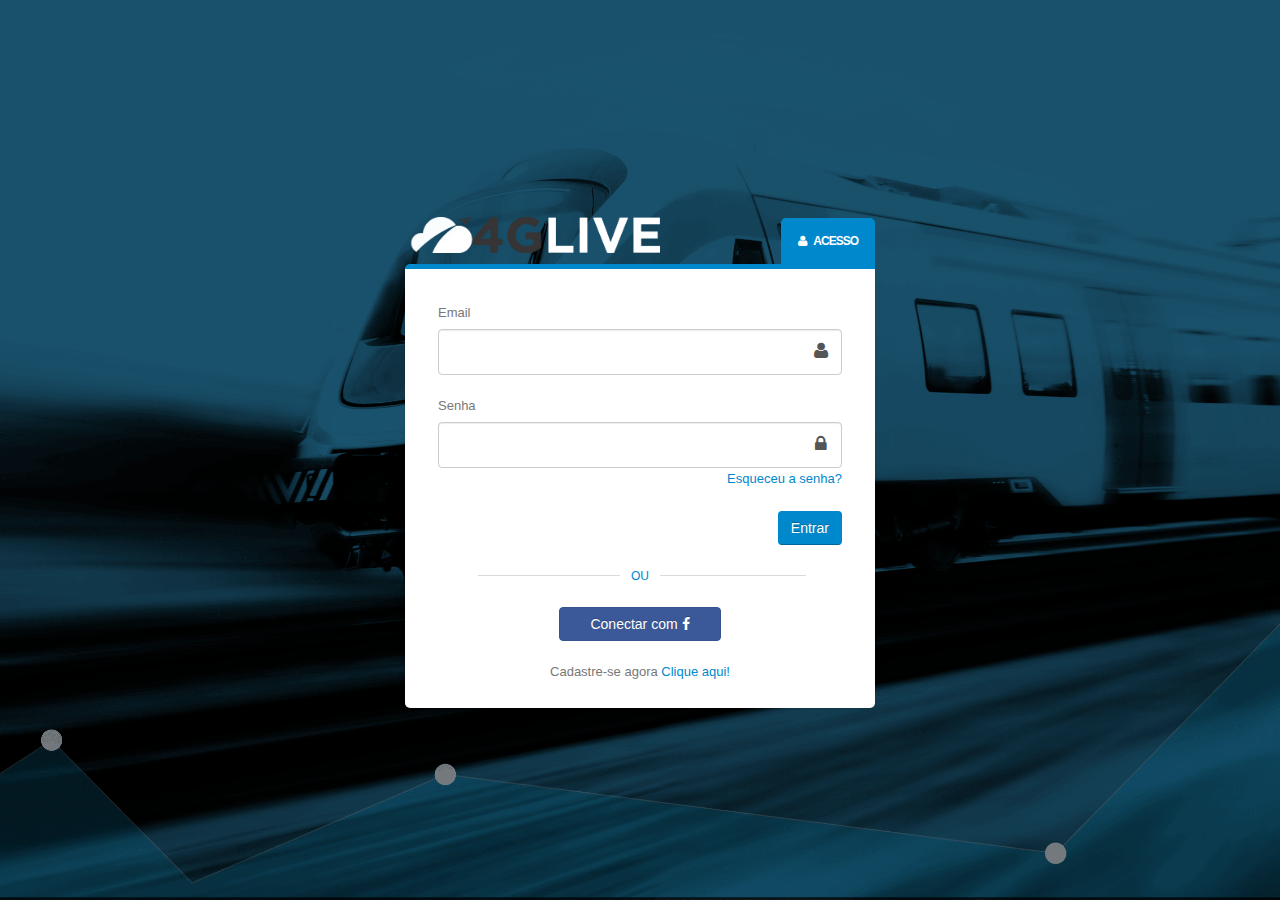
==== index.html @ 614d60fa "'a" ====
<!doctype html>
<html class="fixed">

<head>
    <meta charset="UTF-8">
    <title>4G Live - Sistema</title>
    <meta name="viewport" content="width=device-width, initial-scale=1.0, maximum-scale=1.0, user-scalable=no" />
        <link rel="icon" href="../assets/images/favicon.png">


    <meta property="og:locale" content="pt_BR" />
    <meta property="og:type" content="website" />
    <meta property="og:image" content="https://4glive.com.br/assets/imges/og.png" />
    <meta property="og:image:type" content="image/png" />
    <meta property="og:site_name" content="4G Live - Sistema">
    <meta property="og:title" content="4G Live - Sistema" />
    <meta property="og:description" content="Internet 4G sem franquia para todo Brasil" />
    <meta property="og:url" content="https://4glive.com.br/" />

    <link rel="stylesheet" href="assets/css/bootstrap.css" />
    <link rel="stylesheet" href="assets/css/font-awesome.css" />
    <link rel="stylesheet" href="assets/css/datepicker.css" />
    <link rel="stylesheet" href="assets/css/datatable.css" />
    <link rel="stylesheet" href="assets/css/theme.css" />
    <link rel="stylesheet" href="assets/css/select2.css" />
    <script src="assets/js/modernizr.js"></script>
    <script src="cordova.js"></script>
    <script src="https://secure.mlstatic.com/sdk/javascript/v1/mercadopago.js"></script>

    <style type="text/css">
    body{padding-right: 0px !important;}
        a {
            cursor: pointer
        }
        
        .has-feedback .form-control-feedback {
            right: 15px;
            top: 10px;
        }
        
        .has-feedback label~.form-control-feedback {
            top: 36px;
            right: 0px;
        }
        .col-md-12 label~.form-control-feedback, .col-md-6 label~.form-control-feedback {
            top: 36px;
            right: 15px !important;
        }
    </style>
    <script type="text/javascript">
        window.version = "0.6"
        if (window.location.href.split("/")[2] != "localhost") {
            window.api = "https://4glive.com.br/app/"
            window.config_base = {
                "facebook_id": '836611273093285',
                "analytcs_id": 'UA-90963924-1',
                "facebook_pixel": '1087283108045883'
            }
        } else {
            window.api = "https://4glive.com.br/app/"
            window.config_base = {
                "facebook_id": '409764189359025',
                "analytcs_id": 'UA-90963924-1',
                "facebook_pixel": '1087283108045883'
            }
        };
    </script>
    <!--Angular -->
    <script src="angular/angular.min.js"></script>
    <script src="angular/angular-messages.js"></script>
    <script src="angular/angular-router.js"></script>
    <script src="angular/angular-mask.js"></script>
    <script src="angular/angular-storage.js"></script>

    <!--Controller-->
    <script src="controller/app.js"></script>
    <script src="controller/state.js"></script>
    <script src="controller/menu.js"></script>
    <script src="controller/home.js"></script>

    <script src="controller/register.js"></script>
    <script src="controller/login.js"></script>
    <script src="controller/add.js"></script>
    <script src="controller/fatura.js"></script>
    <script src="controller/extrato.js"></script>
    <script src="controller/indicados.js"></script>
    <script src="controller/revenda.js"></script>

<script>

//Analytcs
if (window.location.href.split("/")[2] != "localhost") {
    (function(i,s,o,g,r,a,m){i['GoogleAnalyticsObject']=r;i[r]=i[r]||function(){
    (i[r].q=i[r].q||[]).push(arguments)},i[r].l=1*new Date();a=s.createElement(o),
    m=s.getElementsByTagName(o)[0];a.async=1;a.src=g;m.parentNode.insertBefore(a,m)
    })(window,document,'script','https://www.google-analytics.com/analytics.js','ga');

    ga('create', window.config_base.analytcs_id, 'auto');
    ga('send', 'pageview');

}

//Facebook SDK JS
window.fbAsyncInit = function() {
  FB.init({
      appId: window.config_base.facebook_id,
      xfbml: true,
      version: 'v2.8'
  });
};

(function(d, s, id) {
  var js, fjs = d.getElementsByTagName(s)[0];
  if (d.getElementById(id)) {
      return;
  }
  js = d.createElement(s);
  js.id = id;
  js.src = "//connect.facebook.net/en_US/sdk.js";
  fjs.parentNode.insertBefore(js, fjs);
}(document, 'script', 'facebook-jssdk'));


//Facebook PIXEL
!function(f,b,e,v,n,t,s){if(f.fbq)return;n=f.fbq=function(){n.callMethod?
n.callMethod.apply(n,arguments):n.queue.push(arguments)};if(!f._fbq)f._fbq=n;
n.push=n;n.loaded=!0;n.version='2.0';n.queue=[];t=b.createElement(e);t.async=!0;
t.src=v;s=b.getElementsByTagName(e)[0];s.parentNode.insertBefore(t,s)}(window,
document,'script','https://connect.facebook.net/en_US/fbevents.js');
fbq('init', window.config_base.facebook_pixel); // Insert your pixel ID here.
fbq('track', 'PageView');
</script>
</head>

<body ng-app="StartApp" ng-controller="Main" class="loading-overlay-" >

    <ng-view ui-view="header"></ng-view>
    <ng-view ui-view="menu"></ng-view>
    <ng-view ui-view="root"></ng-view>

    <script src="assets/js/jquery.js"></script>
    <script src="assets/js/bootstrap.js"></script>
    <script src="assets/js/validator.js"></script>
    <script src="assets/js/datepicker.js"></script>
    <script src="assets/js/datatable.js"></script>
    <script src="assets/js/select2.js"></script>
    <script src="assets/js/moment.js"></script>


<div id="modalAtualizar" class="modal fade" role="dialog" data-backdrop="static" data-keyboard="false">
    <div class="modal-dialog">
        <!-- Modal content-->
        <div class="modal-content">
            <div class="modal-header">
                <h4 class="modal-title">Versão do aplicativo desatualizada</h4>
            </div>
            <div class="modal-body">
                <div class="alert alert-success">
                    <strong>Ops!</strong> Clique no botão abaixo para atualizar seu APP
                </div>
                <a class="btn btn-primary btn-block" href="market://details?id=glive.com.br" target="_blank">Ir para Google Play</a>
            </div>    
            
        </div>
    </div>
</div>
</body>

</html>
---- assets/css/datepicker.css ----
/*!
 * Datepicker for Bootstrap v1.7.0-dev (https://github.com/uxsolutions/bootstrap-datepicker)
 *
 * Licensed under the Apache License v2.0 (http://www.apache.org/licenses/LICENSE-2.0)
 */

.datepicker{border-radius:4px;direction:ltr}.datepicker-inline{width:220px}.datepicker.datepicker-rtl{direction:rtl}.datepicker.datepicker-rtl.dropdown-menu{left:auto}.datepicker.datepicker-rtl table tr td span{float:right}.datepicker-dropdown{top:0;left:0;padding:4px}.datepicker-dropdown:before{content:'';display:inline-block;border-left:7px solid transparent;border-right:7px solid transparent;border-bottom:7px solid rgba(0,0,0,.15);border-top:0;border-bottom-color:rgba(0,0,0,.2);position:absolute}.datepicker-dropdown:after{content:'';display:inline-block;border-left:6px solid transparent;border-right:6px solid transparent;border-bottom:6px solid #fff;border-top:0;position:absolute}.datepicker-dropdown.datepicker-orient-left:before{left:6px}.datepicker-dropdown.datepicker-orient-left:after{left:7px}.datepicker-dropdown.datepicker-orient-right:before{right:6px}.datepicker-dropdown.datepicker-orient-right:after{right:7px}.datepicker-dropdown.datepicker-orient-bottom:before{top:-7px}.datepicker-dropdown.datepicker-orient-bottom:after{top:-6px}.datepicker-dropdown.datepicker-orient-top:before{bottom:-7px;border-bottom:0;border-top:7px solid rgba(0,0,0,.15)}.datepicker-dropdown.datepicker-orient-top:after{bottom:-6px;border-bottom:0;border-top:6px solid #fff}.datepicker table{margin:0;-webkit-touch-callout:none;-webkit-user-select:none;-khtml-user-select:none;-moz-user-select:none;-ms-user-select:none;user-select:none}.datepicker table tr td,.datepicker table tr th{text-align:center;width:30px;height:30px;border-radius:4px;border:none}.table-striped .datepicker table tr td,.table-striped .datepicker table tr th{background-color:transparent}.datepicker table tr td.new,.datepicker table tr td.old{color:#777}.datepicker table tr td.day:hover,.datepicker table tr td.focused{background:#eee;cursor:pointer}.datepicker table tr td.disabled,.datepicker table tr td.disabled:hover{background:0 0;color:#777;cursor:default}.datepicker table tr td.highlighted{color:#000;background-color:#d9edf7;border-color:#85c5e5;border-radius:0}.datepicker table tr td.highlighted.focus,.datepicker table tr td.highlighted:focus{color:#000;background-color:#afd9ee;border-color:#298fc2}.datepicker table tr td.highlighted:hover{color:#000;background-color:#afd9ee;border-color:#52addb}.datepicker table tr td.highlighted.active,.datepicker table tr td.highlighted:active{color:#000;background-color:#afd9ee;border-color:#52addb}.datepicker table tr td.highlighted.active.focus,.datepicker table tr td.highlighted.active:focus,.datepicker table tr td.highlighted.active:hover,.datepicker table tr td.highlighted:active.focus,.datepicker table tr td.highlighted:active:focus,.datepicker table tr td.highlighted:active:hover{color:#000;background-color:#91cbe8;border-color:#298fc2}.datepicker table tr td.highlighted.disabled.focus,.datepicker table tr td.highlighted.disabled:focus,.datepicker table tr td.highlighted.disabled:hover,.datepicker table tr td.highlighted[disabled].focus,.datepicker table tr td.highlighted[disabled]:focus,.datepicker table tr td.highlighted[disabled]:hover,fieldset[disabled] .datepicker table tr td.highlighted.focus,fieldset[disabled] .datepicker table tr td.highlighted:focus,fieldset[disabled] .datepicker table tr td.highlighted:hover{background-color:#d9edf7;border-color:#85c5e5}.datepicker table tr td.highlighted.focused{background:#afd9ee}.datepicker table tr td.highlighted.disabled,.datepicker table tr td.highlighted.disabled:active{background:#d9edf7;color:#777}.datepicker table tr td.today{color:#000;background-color:#ffdb99;border-color:#ffb733}.datepicker table tr td.today.focus,.datepicker table tr td.today:focus{color:#000;background-color:#ffc966;border-color:#b37400}.datepicker table tr td.today:hover{color:#000;background-color:#ffc966;border-color:#f59e00}.datepicker table tr td.today.active,.datepicker table tr td.today:active{color:#000;background-color:#ffc966;border-color:#f59e00}.datepicker table tr td.today.active.focus,.datepicker table tr td.today.active:focus,.datepicker table tr td.today.active:hover,.datepicker table tr td.today:active.focus,.datepicker table tr td.today:active:focus,.datepicker table tr td.today:active:hover{color:#000;background-color:#ffbc42;border-color:#b37400}.datepicker table tr td.today.disabled.focus,.datepicker table tr td.today.disabled:focus,.datepicker table tr td.today.disabled:hover,.datepicker table tr td.today[disabled].focus,.datepicker table tr td.today[disabled]:focus,.datepicker table tr td.today[disabled]:hover,fieldset[disabled] .datepicker table tr td.today.focus,fieldset[disabled] .datepicker table tr td.today:focus,fieldset[disabled] .datepicker table tr td.today:hover{background-color:#ffdb99;border-color:#ffb733}.datepicker table tr td.today.focused{background:#ffc966}.datepicker table tr td.today.disabled,.datepicker table tr td.today.disabled:active{background:#ffdb99;color:#777}.datepicker table tr td.range{color:#000;background-color:#eee;border-color:#bbb;border-radius:0}.datepicker table tr td.range.focus,.datepicker table tr td.range:focus{color:#000;background-color:#d5d5d5;border-color:#7c7c7c}.datepicker table tr td.range:hover{color:#000;background-color:#d5d5d5;border-color:#9d9d9d}.datepicker table tr td.range.active,.datepicker table tr td.range:active{color:#000;background-color:#d5d5d5;border-color:#9d9d9d}.datepicker table tr td.range.active.focus,.datepicker table tr td.range.active:focus,.datepicker table tr td.range.active:hover,.datepicker table tr td.range:active.focus,.datepicker table tr td.range:active:focus,.datepicker table tr td.range:active:hover{color:#000;background-color:#c3c3c3;border-color:#7c7c7c}.datepicker table tr td.range.disabled.focus,.datepicker table tr td.range.disabled:focus,.datepicker table tr td.range.disabled:hover,.datepicker table tr td.range[disabled].focus,.datepicker table tr td.range[disabled]:focus,.datepicker table tr td.range[disabled]:hover,fieldset[disabled] .datepicker table tr td.range.focus,fieldset[disabled] .datepicker table tr td.range:focus,fieldset[disabled] .datepicker table tr td.range:hover{background-color:#eee;border-color:#bbb}.datepicker table tr td.range.focused{background:#d5d5d5}.datepicker table tr td.range.disabled,.datepicker table tr td.range.disabled:active{background:#eee;color:#777}.datepicker table tr td.range.highlighted{color:#000;background-color:#e4eef3;border-color:#9dc1d3}.datepicker table tr td.range.highlighted.focus,.datepicker table tr td.range.highlighted:focus{color:#000;background-color:#c1d7e3;border-color:#4b88a6}.datepicker table tr td.range.highlighted:hover{color:#000;background-color:#c1d7e3;border-color:#73a6c0}.datepicker table tr td.range.highlighted.active,.datepicker table tr td.range.highlighted:active{color:#000;background-color:#c1d7e3;border-color:#73a6c0}.datepicker table tr td.range.highlighted.active.focus,.datepicker table tr td.range.highlighted.active:focus,.datepicker table tr td.range.highlighted.active:hover,.datepicker table tr td.range.highlighted:active.focus,.datepicker table tr td.range.highlighted:active:focus,.datepicker table tr td.range.highlighted:active:hover{color:#000;background-color:#a8c8d8;border-color:#4b88a6}.datepicker table tr td.range.highlighted.disabled.focus,.datepicker table tr td.range.highlighted.disabled:focus,.datepicker table tr td.range.highlighted.disabled:hover,.datepicker table tr td.range.highlighted[disabled].focus,.datepicker table tr td.range.highlighted[disabled]:focus,.datepicker table tr td.range.highlighted[disabled]:hover,fieldset[disabled] .datepicker table tr td.range.highlighted.focus,fieldset[disabled] .datepicker table tr td.range.highlighted:focus,fieldset[disabled] .datepicker table tr td.range.highlighted:hover{background-color:#e4eef3;border-color:#9dc1d3}.datepicker table tr td.range.highlighted.focused{background:#c1d7e3}.datepicker table tr td.range.highlighted.disabled,.datepicker table tr td.range.highlighted.disabled:active{background:#e4eef3;color:#777}.datepicker table tr td.range.today{color:#000;background-color:#f7ca77;border-color:#f1a417}.datepicker table tr td.range.today.focus,.datepicker table tr td.range.today:focus{color:#000;background-color:#f4b747;border-color:#815608}.datepicker table tr td.range.today:hover{color:#000;background-color:#f4b747;border-color:#bf800c}.datepicker table tr td.range.today.active,.datepicker table tr td.range.today:active{color:#000;background-color:#f4b747;border-color:#bf800c}.datepicker table tr td.range.today.active.focus,.datepicker table tr td.range.today.active:focus,.datepicker table tr td.range.today.active:hover,.datepicker table tr td.range.today:active.focus,.datepicker table tr td.range.today:active:focus,.datepicker table tr td.range.today:active:hover{color:#000;background-color:#f2aa25;border-color:#815608}.datepicker table tr td.range.today.disabled.focus,.datepicker table tr td.range.today.disabled:focus,.datepicker table tr td.range.today.disabled:hover,.datepicker table tr td.range.today[disabled].focus,.datepicker table tr td.range.today[disabled]:focus,.datepicker table tr td.range.today[disabled]:hover,fieldset[disabled] .datepicker table tr td.range.today.focus,fieldset[disabled] .datepicker table tr td.range.today:focus,fieldset[disabled] .datepicker table tr td.range.today:hover{background-color:#f7ca77;border-color:#f1a417}.datepicker table tr td.range.today.disabled,.datepicker table tr td.range.today.disabled:active{background:#f7ca77;color:#777}.datepicker table tr td.selected,.datepicker table tr td.selected.highlighted{color:#fff;background-color:#777;border-color:#555;text-shadow:0 -1px 0 rgba(0,0,0,.25)}.datepicker table tr td.selected.focus,.datepicker table tr td.selected.highlighted.focus,.datepicker table tr td.selected.highlighted:focus,.datepicker table tr td.selected:focus{color:#fff;background-color:#5e5e5e;border-color:#161616}.datepicker table tr td.selected.highlighted:hover,.datepicker table tr td.selected:hover{color:#fff;background-color:#5e5e5e;border-color:#373737}.datepicker table tr td.selected.active,.datepicker table tr td.selected.highlighted.active,.datepicker table tr td.selected.highlighted:active,.datepicker table tr td.selected:active{color:#fff;background-color:#5e5e5e;border-color:#373737}.datepicker table tr td.selected.active.focus,.datepicker table tr td.selected.active:focus,.datepicker table tr td.selected.active:hover,.datepicker table tr td.selected.highlighted.active.focus,.datepicker table tr td.selected.highlighted.active:focus,.datepicker table tr td.selected.highlighted.active:hover,.datepicker table tr td.selected.highlighted:active.focus,.datepicker table tr td.selected.highlighted:active:focus,.datepicker table tr td.selected.highlighted:active:hover,.datepicker table tr td.selected:active.focus,.datepicker table tr td.selected:active:focus,.datepicker table tr td.selected:active:hover{color:#fff;background-color:#4c4c4c;border-color:#161616}.datepicker table tr td.selected.disabled.focus,.datepicker table tr td.selected.disabled:focus,.datepicker table tr td.selected.disabled:hover,.datepicker table tr td.selected.highlighted.disabled.focus,.datepicker table tr td.selected.highlighted.disabled:focus,.datepicker table tr td.selected.highlighted.disabled:hover,.datepicker table tr td.selected.highlighted[disabled].focus,.datepicker table tr td.selected.highlighted[disabled]:focus,.datepicker table tr td.selected.highlighted[disabled]:hover,.datepicker table tr td.selected[disabled].focus,.datepicker table tr td.selected[disabled]:focus,.datepicker table tr td.selected[disabled]:hover,fieldset[disabled] .datepicker table tr td.selected.focus,fieldset[disabled] .datepicker table tr td.selected.highlighted.focus,fieldset[disabled] .datepicker table tr td.selected.highlighted:focus,fieldset[disabled] .datepicker table tr td.selected.highlighted:hover,fieldset[disabled] .datepicker table tr td.selected:focus,fieldset[disabled] .datepicker table tr td.selected:hover{background-color:#777;border-color:#555}.datepicker table tr td.active,.datepicker table tr td.active.highlighted{color:#fff;background-color:#337ab7;border-color:#2e6da4;text-shadow:0 -1px 0 rgba(0,0,0,.25)}.datepicker table tr td.active.focus,.datepicker table tr td.active.highlighted.focus,.datepicker table tr td.active.highlighted:focus,.datepicker table tr td.active:focus{color:#fff;background-color:#286090;border-color:#122b40}.datepicker table tr td.active.highlighted:hover,.datepicker table tr td.active:hover{color:#fff;background-color:#286090;border-color:#204d74}.datepicker table tr td.active.active,.datepicker table tr td.active.highlighted.active,.datepicker table tr td.active.highlighted:active,.datepicker table tr td.active:active{color:#fff;background-color:#286090;border-color:#204d74}.datepicker table tr td.active.active.focus,.datepicker table tr td.active.active:focus,.datepicker table tr td.active.active:hover,.datepicker table tr td.active.highlighted.active.focus,.datepicker table tr td.active.highlighted.active:focus,.datepicker table tr td.active.highlighted.active:hover,.datepicker table tr td.active.highlighted:active.focus,.datepicker table tr td.active.highlighted:active:focus,.datepicker table tr td.active.highlighted:active:hover,.datepicker table tr td.active:active.focus,.datepicker table tr td.active:active:focus,.datepicker table tr td.active:active:hover{color:#fff;background-color:#204d74;border-color:#122b40}.datepicker table tr td.active.disabled.focus,.datepicker table tr td.active.disabled:focus,.datepicker table tr td.active.disabled:hover,.datepicker table tr td.active.highlighted.disabled.focus,.datepicker table tr td.active.highlighted.disabled:focus,.datepicker table tr td.active.highlighted.disabled:hover,.datepicker table tr td.active.highlighted[disabled].focus,.datepicker table tr td.active.highlighted[disabled]:focus,.datepicker table tr td.active.highlighted[disabled]:hover,.datepicker table tr td.active[disabled].focus,.datepicker table tr td.active[disabled]:focus,.datepicker table tr td.active[disabled]:hover,fieldset[disabled] .datepicker table tr td.active.focus,fieldset[disabled] .datepicker table tr td.active.highlighted.focus,fieldset[disabled] .datepicker table tr td.active.highlighted:focus,fieldset[disabled] .datepicker table tr td.active.highlighted:hover,fieldset[disabled] .datepicker table tr td.active:focus,fieldset[disabled] .datepicker table tr td.active:hover{background-color:#337ab7;border-color:#2e6da4}.datepicker table tr td span{display:block;width:23%;height:54px;line-height:54px;float:left;margin:1%;cursor:pointer;border-radius:4px}.datepicker table tr td span.focused,.datepicker table tr td span:hover{background:#eee}.datepicker table tr td span.disabled,.datepicker table tr td span.disabled:hover{background:0 0;color:#777;cursor:default}.datepicker table tr td span.active,.datepicker table tr td span.active.disabled,.datepicker table tr td span.active.disabled:hover,.datepicker table tr td span.active:hover{color:#fff;background-color:#337ab7;border-color:#2e6da4;text-shadow:0 -1px 0 rgba(0,0,0,.25)}.datepicker table tr td span.active.disabled.focus,.datepicker table tr td span.active.disabled:focus,.datepicker table tr td span.active.disabled:hover.focus,.datepicker table tr td span.active.disabled:hover:focus,.datepicker table tr td span.active.focus,.datepicker table tr td span.active:focus,.datepicker table tr td span.active:hover.focus,.datepicker table tr td span.active:hover:focus{color:#fff;background-color:#286090;border-color:#122b40}.datepicker table tr td span.active.disabled:hover,.datepicker table tr td span.active.disabled:hover:hover,.datepicker table tr td span.active:hover,.datepicker table tr td span.active:hover:hover{color:#fff;background-color:#286090;border-color:#204d74}.datepicker table tr td span.active.active,.datepicker table tr td span.active.disabled.active,.datepicker table tr td span.active.disabled:active,.datepicker table tr td span.active.disabled:hover.active,.datepicker table tr td span.active.disabled:hover:active,.datepicker table tr td span.active:active,.datepicker table tr td span.active:hover.active,.datepicker table tr td span.active:hover:active{color:#fff;background-color:#286090;border-color:#204d74}.datepicker table tr td span.active.active.focus,.datepicker table tr td span.active.active:focus,.datepicker table tr td span.active.active:hover,.datepicker table tr td span.active.disabled.active.focus,.datepicker table tr td span.active.disabled.active:focus,.datepicker table tr td span.active.disabled.active:hover,.datepicker table tr td span.active.disabled:active.focus,.datepicker table tr td span.active.disabled:active:focus,.datepicker table tr td span.active.disabled:active:hover,.datepicker table tr td span.active.disabled:hover.active.focus,.datepicker table tr td span.active.disabled:hover.active:focus,.datepicker table tr td span.active.disabled:hover.active:hover,.datepicker table tr td span.active.disabled:hover:active.focus,.datepicker table tr td span.active.disabled:hover:active:focus,.datepicker table tr td span.active.disabled:hover:active:hover,.datepicker table tr td span.active:active.focus,.datepicker table tr td span.active:active:focus,.datepicker table tr td span.active:active:hover,.datepicker table tr td span.active:hover.active.focus,.datepicker table tr td span.active:hover.active:focus,.datepicker table tr td span.active:hover.active:hover,.datepicker table tr td span.active:hover:active.focus,.datepicker table tr td span.active:hover:active:focus,.datepicker table tr td span.active:hover:active:hover{color:#fff;background-color:#204d74;border-color:#122b40}.datepicker table tr td span.active.disabled.disabled.focus,.datepicker table tr td span.active.disabled.disabled:focus,.datepicker table tr td span.active.disabled.disabled:hover,.datepicker table tr td span.active.disabled.focus,.datepicker table tr td span.active.disabled:focus,.datepicker table tr td span.active.disabled:hover,.datepicker table tr td span.active.disabled:hover.disabled.focus,.datepicker table tr td span.active.disabled:hover.disabled:focus,.datepicker table tr td span.active.disabled:hover.disabled:hover,.datepicker table tr td span.active.disabled:hover[disabled].focus,.datepicker table tr td span.active.disabled:hover[disabled]:focus,.datepicker table tr td span.active.disabled:hover[disabled]:hover,.datepicker table tr td span.active.disabled[disabled].focus,.datepicker table tr td span.active.disabled[disabled]:focus,.datepicker table tr td span.active.disabled[disabled]:hover,.datepicker table tr td span.active:hover.disabled.focus,.datepicker table tr td span.active:hover.disabled:focus,.datepicker table tr td span.active:hover.disabled:hover,.datepicker table tr td span.active:hover[disabled].focus,.datepicker table tr td span.active:hover[disabled]:focus,.datepicker table tr td span.active:hover[disabled]:hover,.datepicker table tr td span.active[disabled].focus,.datepicker table tr td span.active[disabled]:focus,.datepicker table tr td span.active[disabled]:hover,fieldset[disabled] .datepicker table tr td span.active.disabled.focus,fieldset[disabled] .datepicker table tr td span.active.disabled:focus,fieldset[disabled] .datepicker table tr td span.active.disabled:hover,fieldset[disabled] .datepicker table tr td span.active.disabled:hover.focus,fieldset[disabled] .datepicker table tr td span.active.disabled:hover:focus,fieldset[disabled] .datepicker table tr td span.active.disabled:hover:hover,fieldset[disabled] .datepicker table tr td span.active.focus,fieldset[disabled] .datepicker table tr td span.active:focus,fieldset[disabled] .datepicker table tr td span.active:hover,fieldset[disabled] .datepicker table tr td span.active:hover.focus,fieldset[disabled] .datepicker table tr td span.active:hover:focus,fieldset[disabled] .datepicker table tr td span.active:hover:hover{background-color:#337ab7;border-color:#2e6da4}.datepicker table tr td span.new,.datepicker table tr td span.old{color:#777}.datepicker .datepicker-switch{width:145px}.datepicker .datepicker-switch,.datepicker .next,.datepicker .prev,.datepicker tfoot tr th{cursor:pointer}.datepicker .datepicker-switch:hover,.datepicker .next:hover,.datepicker .prev:hover,.datepicker tfoot tr th:hover{background:#eee}.datepicker .next.disabled,.datepicker .prev.disabled{visibility:hidden}.datepicker .cw{font-size:10px;width:12px;padding:0 2px 0 5px;vertical-align:middle}.input-group.date .input-group-addon{cursor:pointer}.input-daterange{width:100%}.input-daterange input{text-align:center}.input-daterange input:first-child{border-radius:3px 0 0 3px}.input-daterange input:last-child{border-radius:0 3px 3px 0}.input-daterange .input-group-addon{width:auto;min-width:16px;padding:4px 5px;line-height:1.42857143;text-shadow:0 1px 0 #fff;border-width:1px 0;margin-left:-5px;margin-right:-5px}
---- assets/css/datatable.css ----
/*
 * This combined file was created by the DataTables downloader builder:
 *   https://datatables.net/download
 *
 * To rebuild or modify this file with the latest versions of the included
 * software please visit:
 *   https://datatables.net/download/#bs/dt-1.10.13/r-2.1.0
 *
 * Included libraries:
 *   DataTables 1.10.13, Responsive 2.1.0
 */

table.dataTable{clear:both;margin-top:6px !important;margin-bottom:6px !important;max-width:none !important;border-collapse:separate !important}table.dataTable td,table.dataTable th{-webkit-box-sizing:content-box;box-sizing:content-box}table.dataTable td.dataTables_empty,table.dataTable th.dataTables_empty{text-align:center}table.dataTable.nowrap th,table.dataTable.nowrap td{white-space:nowrap}div.dataTables_wrapper div.dataTables_length label{font-weight:normal;text-align:left;white-space:nowrap}div.dataTables_wrapper div.dataTables_length select{width:75px;display:inline-block}div.dataTables_wrapper div.dataTables_filter{text-align:right}div.dataTables_wrapper div.dataTables_filter label{font-weight:normal;white-space:nowrap;text-align:left}div.dataTables_wrapper div.dataTables_filter input{margin-left:0.5em;display:inline-block;width:auto}div.dataTables_wrapper div.dataTables_info{padding-top:8px;white-space:nowrap}div.dataTables_wrapper div.dataTables_paginate{margin:0;white-space:nowrap;text-align:right}div.dataTables_wrapper div.dataTables_paginate ul.pagination{margin:2px 0;white-space:nowrap}div.dataTables_wrapper div.dataTables_processing{position:absolute;top:50%;left:50%;width:200px;margin-left:-100px;margin-top:-26px;text-align:center;padding:1em 0}table.dataTable thead>tr>th.sorting_asc,table.dataTable thead>tr>th.sorting_desc,table.dataTable thead>tr>th.sorting,table.dataTable thead>tr>td.sorting_asc,table.dataTable thead>tr>td.sorting_desc,table.dataTable thead>tr>td.sorting{padding-right:30px}table.dataTable thead>tr>th:active,table.dataTable thead>tr>td:active{outline:none}table.dataTable thead .sorting,table.dataTable thead .sorting_asc,table.dataTable thead .sorting_desc,table.dataTable thead .sorting_asc_disabled,table.dataTable thead .sorting_desc_disabled{cursor:pointer;position:relative}table.dataTable thead .sorting:after,table.dataTable thead .sorting_asc:after,table.dataTable thead .sorting_desc:after,table.dataTable thead .sorting_asc_disabled:after,table.dataTable thead .sorting_desc_disabled:after{position:absolute;bottom:8px;right:8px;display:block;font-family:'Glyphicons Halflings';opacity:0.5}table.dataTable thead .sorting:after{opacity:0.2;content:"\e150"}table.dataTable thead .sorting_asc:after{content:"\e155"}table.dataTable thead .sorting_desc:after{content:"\e156"}table.dataTable thead .sorting_asc_disabled:after,table.dataTable thead .sorting_desc_disabled:after{color:#eee}div.dataTables_scrollHead table.dataTable{margin-bottom:0 !important}div.dataTables_scrollBody table{border-top:none;margin-top:0 !important;margin-bottom:0 !important}div.dataTables_scrollBody table thead .sorting:after,div.dataTables_scrollBody table thead .sorting_asc:after,div.dataTables_scrollBody table thead .sorting_desc:after{display:none}div.dataTables_scrollBody table tbody tr:first-child th,div.dataTables_scrollBody table tbody tr:first-child td{border-top:none}div.dataTables_scrollFoot table{margin-top:0 !important;border-top:none}@media screen and (max-width: 767px){div.dataTables_wrapper div.dataTables_length,div.dataTables_wrapper div.dataTables_filter,div.dataTables_wrapper div.dataTables_info,div.dataTables_wrapper div.dataTables_paginate{text-align:center}}table.dataTable.table-condensed>thead>tr>th{padding-right:20px}table.dataTable.table-condensed .sorting:after,table.dataTable.table-condensed .sorting_asc:after,table.dataTable.table-condensed .sorting_desc:after{top:6px;right:6px}table.table-bordered.dataTable th,table.table-bordered.dataTable td{border-left-width:0}table.table-bordered.dataTable th:last-child,table.table-bordered.dataTable th:last-child,table.table-bordered.dataTable td:last-child,table.table-bordered.dataTable td:last-child{border-right-width:0}table.table-bordered.dataTable tbody th,table.table-bordered.dataTable tbody td{border-bottom-width:0}div.dataTables_scrollHead table.table-bordered{border-bottom-width:0}div.table-responsive>div.dataTables_wrapper>div.row{margin:0}div.table-responsive>div.dataTables_wrapper>div.row>div[class^="col-"]:first-child{padding-left:0}div.table-responsive>div.dataTables_wrapper>div.row>div[class^="col-"]:last-child{padding-right:0}


table.dataTable.dtr-inline.collapsed>tbody>tr>td.child,table.dataTable.dtr-inline.collapsed>tbody>tr>th.child,table.dataTable.dtr-inline.collapsed>tbody>tr>td.dataTables_empty{cursor:default !important}table.dataTable.dtr-inline.collapsed>tbody>tr>td.child:before,table.dataTable.dtr-inline.collapsed>tbody>tr>th.child:before,table.dataTable.dtr-inline.collapsed>tbody>tr>td.dataTables_empty:before{display:none !important}table.dataTable.dtr-inline.collapsed>tbody>tr>td:first-child,table.dataTable.dtr-inline.collapsed>tbody>tr>th:first-child{position:relative;padding-left:30px;cursor:pointer}table.dataTable.dtr-inline.collapsed>tbody>tr>td:first-child:before,table.dataTable.dtr-inline.collapsed>tbody>tr>th:first-child:before{top:9px;left:4px;height:14px;width:14px;display:block;position:absolute;color:white;border:2px solid white;border-radius:14px;box-shadow:0 0 3px #444;box-sizing:content-box;text-align:center;font-family:'Courier New', Courier, monospace;line-height:14px;content:'+';background-color:#337ab7}table.dataTable.dtr-inline.collapsed>tbody>tr.parent>td:first-child:before,table.dataTable.dtr-inline.collapsed>tbody>tr.parent>th:first-child:before{content:'-';background-color:#d33333}table.dataTable.dtr-inline.collapsed>tbody>tr.child td:before{display:none}table.dataTable.dtr-inline.collapsed.compact>tbody>tr>td:first-child,table.dataTable.dtr-inline.collapsed.compact>tbody>tr>th:first-child{padding-left:27px}table.dataTable.dtr-inline.collapsed.compact>tbody>tr>td:first-child:before,table.dataTable.dtr-inline.collapsed.compact>tbody>tr>th:first-child:before{top:5px;left:4px;height:14px;width:14px;border-radius:14px;line-height:14px;text-indent:3px}table.dataTable.dtr-column>tbody>tr>td.control,table.dataTable.dtr-column>tbody>tr>th.control{position:relative;cursor:pointer}table.dataTable.dtr-column>tbody>tr>td.control:before,table.dataTable.dtr-column>tbody>tr>th.control:before{top:50%;left:50%;height:16px;width:16px;margin-top:-10px;margin-left:-10px;display:block;position:absolute;color:white;border:2px solid white;border-radius:14px;box-shadow:0 0 3px #444;box-sizing:content-box;text-align:center;font-family:'Courier New', Courier, monospace;line-height:14px;content:'+';background-color:#337ab7}table.dataTable.dtr-column>tbody>tr.parent td.control:before,table.dataTable.dtr-column>tbody>tr.parent th.control:before{content:'-';background-color:#d33333}table.dataTable>tbody>tr.child{padding:0.5em 1em}table.dataTable>tbody>tr.child:hover{background:transparent !important}table.dataTable>tbody>tr.child ul{display:inline-block;list-style-type:none;margin:0;padding:0}table.dataTable>tbody>tr.child ul li{border-bottom:1px solid #efefef;padding:0.5em 0}table.dataTable>tbody>tr.child ul li:first-child{padding-top:0}table.dataTable>tbody>tr.child ul li:last-child{border-bottom:none}table.dataTable>tbody>tr.child span.dtr-title{display:inline-block;min-width:75px;font-weight:bold}div.dtr-modal{position:fixed;box-sizing:border-box;top:0;left:0;height:100%;width:100%;z-index:100;padding:10em 1em}div.dtr-modal div.dtr-modal-display{position:absolute;top:0;left:0;bottom:0;right:0;width:50%;height:50%;overflow:auto;margin:auto;z-index:102;overflow:auto;background-color:#f5f5f7;border:1px solid black;border-radius:0.5em;box-shadow:0 12px 30px rgba(0,0,0,0.6)}div.dtr-modal div.dtr-modal-content{position:relative;padding:1em}div.dtr-modal div.dtr-modal-close{position:absolute;top:6px;right:6px;width:22px;height:22px;border:1px solid #eaeaea;background-color:#f9f9f9;text-align:center;border-radius:3px;cursor:pointer;z-index:12}div.dtr-modal div.dtr-modal-close:hover{background-color:#eaeaea}div.dtr-modal div.dtr-modal-background{position:fixed;top:0;left:0;right:0;bottom:0;z-index:101;background:rgba(0,0,0,0.6)}@media screen and (max-width: 767px){div.dtr-modal div.dtr-modal-display{width:95%}}div.dtr-bs-modal table.table tr:first-child td{border-top:none}
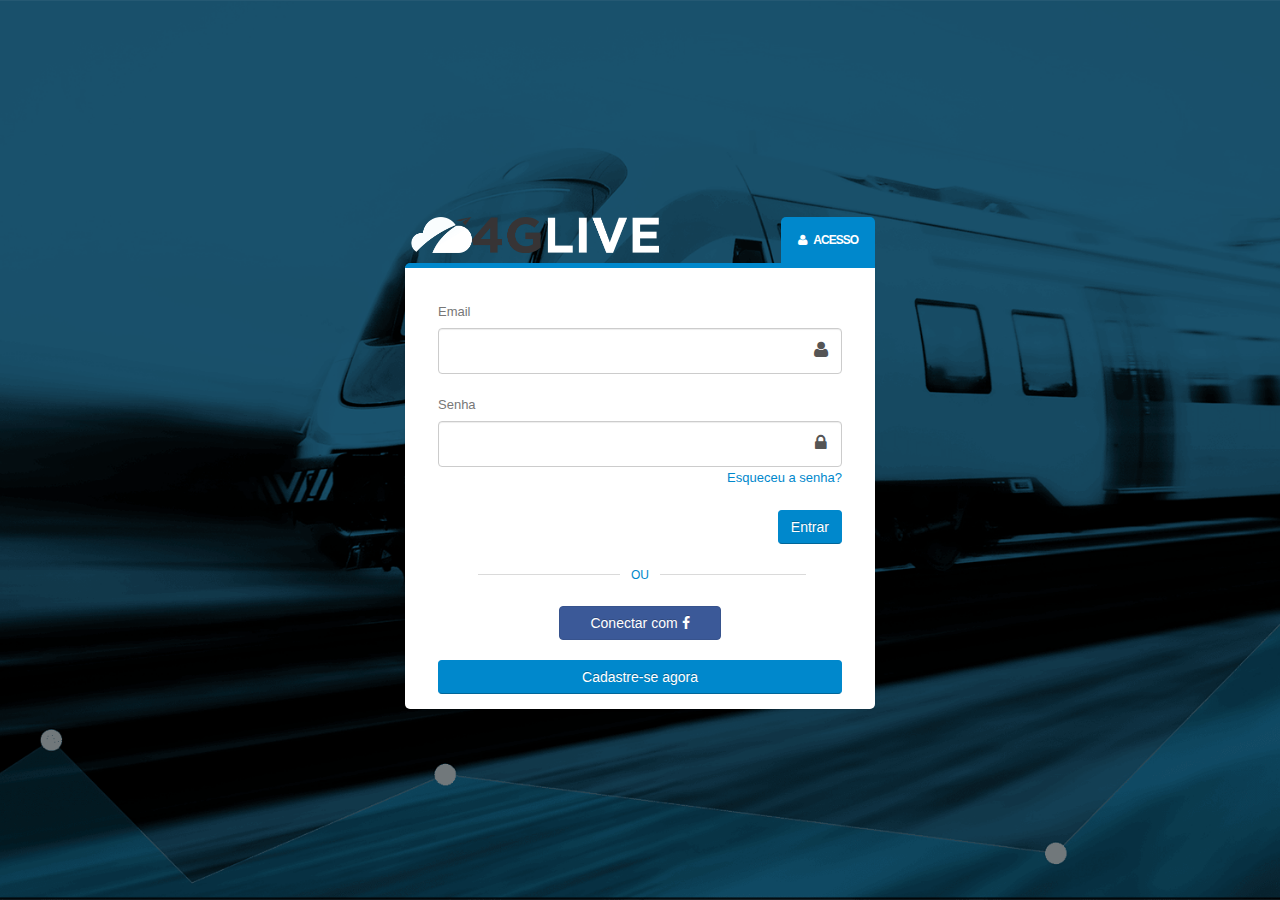
==== commit 94d885a0: "a" ====
--- a/index.html
+++ b/index.html
@@ -1,11 +1,33 @@
 <!doctype html>
 <html class="fixed">
+
+<script type="text/javascript">
+    window.version = "0.6"
+    if (window.location.href.split("/")[2] == "localhost") {
+        window.api = ""
+        window.config_base = {
+            "facebook_id": '836611273093285',
+            "analytcs_id": 'UA-90963924-1',
+            "facebook_pixel": '1087283108045883'
+        }
+    } else {
+        window.api = "https://4glive.com.br/app/"
+        window.config_base = {
+            "facebook_id": '409764189359025',
+            "analytcs_id": 'UA-90963924-1',
+            "facebook_pixel": '1087283108045883'
+        }
+    };
+
+    window.api = "https://4glive.com.br/app/"
+</script>
 
 <head>
     <meta charset="UTF-8">
     <title>4G Live - Sistema</title>
     <meta name="viewport" content="width=device-width, initial-scale=1.0, maximum-scale=1.0, user-scalable=no" />
-        <link rel="icon" href="../assets/images/favicon.png">
+    <link rel="icon" href="../assets/images/favicon.png">
+    <meta name="theme-color" content="#08c">
 
 
     <meta property="og:locale" content="pt_BR" />
@@ -17,153 +39,81 @@
     <meta property="og:description" content="Internet 4G sem franquia para todo Brasil" />
     <meta property="og:url" content="https://4glive.com.br/" />
 
-    <link rel="stylesheet" href="assets/css/bootstrap.css" />
-    <link rel="stylesheet" href="assets/css/font-awesome.css" />
-    <link rel="stylesheet" href="assets/css/datepicker.css" />
-    <link rel="stylesheet" href="assets/css/datatable.css" />
-    <link rel="stylesheet" href="assets/css/theme.css" />
-    <link rel="stylesheet" href="assets/css/select2.css" />
-    <script src="assets/js/modernizr.js"></script>
-    <script src="cordova.js"></script>
-    <script src="https://secure.mlstatic.com/sdk/javascript/v1/mercadopago.js"></script>
+    <link rel="stylesheet" href="assets/css/bootstrap.css?v0.6" />
+    <link rel="stylesheet" href="assets/css/font-awesome.css?v0.6" />
+    <link rel="stylesheet" href="assets/css/datepicker.css?v0.6" />
+    <link rel="stylesheet" href="assets/css/datatable.css?v0.6" />
+    <link rel="stylesheet" href="assets/css/theme.css?v0.6" />
+    <link rel="stylesheet" href="assets/css/custom.css?v0.6" />
+    <link rel="stylesheet" href="assets/css/select2.css?v0.6" />
 
-    <style type="text/css">
-    body{padding-right: 0px !important;}
-        a {
-            cursor: pointer
-        }
-        
-        .has-feedback .form-control-feedback {
-            right: 15px;
-            top: 10px;
-        }
-        
-        .has-feedback label~.form-control-feedback {
-            top: 36px;
-            right: 0px;
-        }
-        .col-md-12 label~.form-control-feedback, .col-md-6 label~.form-control-feedback {
-            top: 36px;
-            right: 15px !important;
-        }
-    </style>
-    <script type="text/javascript">
-        window.version = "0.6"
-        if (window.location.href.split("/")[2] != "localhost") {
-            window.api = "https://4glive.com.br/app/"
-            window.config_base = {
-                "facebook_id": '836611273093285',
-                "analytcs_id": 'UA-90963924-1',
-                "facebook_pixel": '1087283108045883'
-            }
-        } else {
-            window.api = "https://4glive.com.br/app/"
-            window.config_base = {
-                "facebook_id": '409764189359025',
-                "analytcs_id": 'UA-90963924-1',
-                "facebook_pixel": '1087283108045883'
-            }
-        };
-    </script>
+    <!--Third-->
+    <script src="assets/js/modernizr.js?v0.6"></script>
+    <script src="assets/js/sdk.js?v0.6"></script>
+    <script src="https://secure.mlstatic.com/sdk/javascript/v1/mercadopago.js?v0.6"></script>
+    <script type="text/javascript" src="//connect.facebook.net/en_US/sdk.js?v0.6"></script>
+
+
     <!--Angular -->
-    <script src="angular/angular.min.js"></script>
-    <script src="angular/angular-messages.js"></script>
-    <script src="angular/angular-router.js"></script>
-    <script src="angular/angular-mask.js"></script>
-    <script src="angular/angular-storage.js"></script>
+    <script src="angular/angular.min.js?v0.6"></script>
+    <script src="angular/angular-router.js?v0.6"></script>
+    <script src="angular/angular-mask.js?v0.6"></script>
+    <script src="angular/angular-storage.js?v0.6"></script>
 
     <!--Controller-->
-    <script src="controller/app.js"></script>
-    <script src="controller/state.js"></script>
-    <script src="controller/menu.js"></script>
-    <script src="controller/home.js"></script>
+    <script src="controller/app.js?v0.6"></script>
+    <script src="controller/state.js?v0.6"></script>
+    <script src="controller/menu.js?v0.6"></script>
+    <script src="controller/home.js?v0.6"></script>
 
-    <script src="controller/register.js"></script>
-    <script src="controller/login.js"></script>
-    <script src="controller/add.js"></script>
-    <script src="controller/fatura.js"></script>
-    <script src="controller/extrato.js"></script>
-    <script src="controller/indicados.js"></script>
-    <script src="controller/revenda.js"></script>
+    <script src="controller/register.js?v0.6"></script>
+    <script src="controller/login.js?v0.6"></script>
+    <script src="controller/add.js?v0.6"></script>
+    <script src="controller/fatura.js?v0.6"></script>
+    <script src="controller/extrato.js?v0.6"></script>
+    <script src="controller/indicados.js?v0.6"></script>
+    <script src="controller/revenda.js?v0.6"></script>
 
-<script>
-
-//Analytcs
-if (window.location.href.split("/")[2] != "localhost") {
-    (function(i,s,o,g,r,a,m){i['GoogleAnalyticsObject']=r;i[r]=i[r]||function(){
-    (i[r].q=i[r].q||[]).push(arguments)},i[r].l=1*new Date();a=s.createElement(o),
-    m=s.getElementsByTagName(o)[0];a.async=1;a.src=g;m.parentNode.insertBefore(a,m)
-    })(window,document,'script','https://www.google-analytics.com/analytics.js','ga');
-
-    ga('create', window.config_base.analytcs_id, 'auto');
-    ga('send', 'pageview');
-
-}
-
-//Facebook SDK JS
-window.fbAsyncInit = function() {
-  FB.init({
-      appId: window.config_base.facebook_id,
-      xfbml: true,
-      version: 'v2.8'
-  });
-};
-
-(function(d, s, id) {
-  var js, fjs = d.getElementsByTagName(s)[0];
-  if (d.getElementById(id)) {
-      return;
-  }
-  js = d.createElement(s);
-  js.id = id;
-  js.src = "//connect.facebook.net/en_US/sdk.js";
-  fjs.parentNode.insertBefore(js, fjs);
-}(document, 'script', 'facebook-jssdk'));
-
-
-//Facebook PIXEL
-!function(f,b,e,v,n,t,s){if(f.fbq)return;n=f.fbq=function(){n.callMethod?
-n.callMethod.apply(n,arguments):n.queue.push(arguments)};if(!f._fbq)f._fbq=n;
-n.push=n;n.loaded=!0;n.version='2.0';n.queue=[];t=b.createElement(e);t.async=!0;
-t.src=v;s=b.getElementsByTagName(e)[0];s.parentNode.insertBefore(t,s)}(window,
-document,'script','https://connect.facebook.net/en_US/fbevents.js');
-fbq('init', window.config_base.facebook_pixel); // Insert your pixel ID here.
-fbq('track', 'PageView');
-</script>
 </head>
 
-<body ng-app="StartApp" ng-controller="Main" class="loading-overlay-" >
-
+<body ng-app="StartApp" ng-controller="Main" class="loading-overlay-showing">
+    <div class="loading-overlay">
+        <div class="bounce-loader">
+            <div class="bounce1"></div>
+            <div class="bounce2"></div>
+            <div class="bounce3"></div>
+        </div>
+    </div>
     <ng-view ui-view="header"></ng-view>
     <ng-view ui-view="menu"></ng-view>
     <ng-view ui-view="root"></ng-view>
 
-    <script src="assets/js/jquery.js"></script>
-    <script src="assets/js/bootstrap.js"></script>
-    <script src="assets/js/validator.js"></script>
-    <script src="assets/js/datepicker.js"></script>
-    <script src="assets/js/datatable.js"></script>
-    <script src="assets/js/select2.js"></script>
-    <script src="assets/js/moment.js"></script>
+    <script src="assets/js/jquery.js?v0.6"></script>
+    <script src="assets/js/bootstrap.js?v0.6"></script>
+    <script src="assets/js/validator.js?v0.6"></script>
+    <script src="assets/js/datepicker.js?v0.6"></script>
+    <script src="assets/js/datatable.js?v0.6"></script>
+    <script src="assets/js/select2.js?v0.6"></script>
+    <script src="assets/js/moment.js?v0.6"></script>
 
 
-<div id="modalAtualizar" class="modal fade" role="dialog" data-backdrop="static" data-keyboard="false">
-    <div class="modal-dialog">
-        <!-- Modal content-->
-        <div class="modal-content">
-            <div class="modal-header">
-                <h4 class="modal-title">Versão do aplicativo desatualizada</h4>
+    <div id="modalAtualizar" class="modal fade" role="dialog" data-backdrop="static" data-keyboard="false">
+        <div class="modal-dialog">
+            <!-- Modal content-->
+            <div class="modal-content">
+                <div class="modal-header">
+                    <h4 class="modal-title">Versão do aplicativo desatualizada</h4>
+                </div>
+                <div class="modal-body">
+                    <div class="alert alert-success">
+                        <strong>Ops!</strong> Clique no botão abaixo para atualizar seu APP
+                    </div>
+                    <a class="btn btn-primary btn-block" href="market://details?id=glive.com.br" target="_blank">Ir para Google Play</a>
+                </div>
+
             </div>
-            <div class="modal-body">
-                <div class="alert alert-success">
-                    <strong>Ops!</strong> Clique no botão abaixo para atualizar seu APP
-                </div>
-                <a class="btn btn-primary btn-block" href="market://details?id=glive.com.br" target="_blank">Ir para Google Play</a>
-            </div>    
-            
         </div>
     </div>
-</div>
 </body>
 
 </html>--- a/assets/css/custom.css
+++ b/assets/css/custom.css
@@ -0,0 +1,18 @@
+ body{padding-right: 0px !important;}
+        a {
+            cursor: pointer
+        }
+        
+        .has-feedback .form-control-feedback {
+            right: 15px;
+            top: 10px;
+        }
+        
+        .has-feedback label~.form-control-feedback {
+            top: 36px;
+            right: 0px;
+        }
+        .col-md-12 label~.form-control-feedback, .col-md-6 label~.form-control-feedback {
+            top: 36px;
+            right: 15px !important;
+        }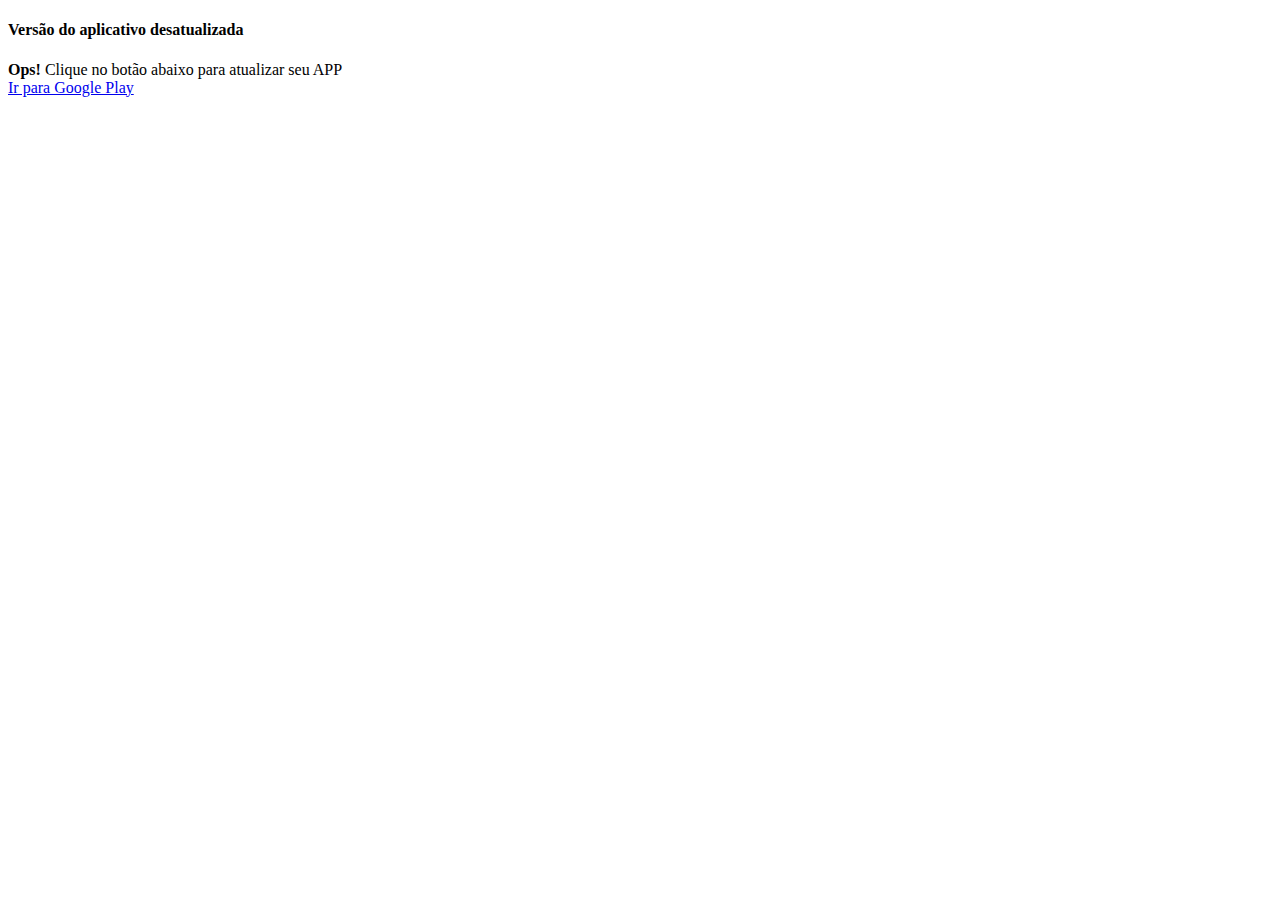
==== commit bc0f2b2d: "a" ====
--- a/index.html
+++ b/index.html
@@ -3,6 +3,7 @@
 
 <script type="text/javascript">
     window.version = "0.6"
+    window.mobile = false
     if (window.location.href.split("/")[2] == "localhost") {
         window.api = ""
         window.config_base = {
@@ -18,8 +19,6 @@
             "facebook_pixel": '1087283108045883'
         }
     };
-
-    window.api = "https://4glive.com.br/app/"
 </script>
 
 <head>
@@ -27,6 +26,7 @@
     <title>4G Live - Sistema</title>
     <meta name="viewport" content="width=device-width, initial-scale=1.0, maximum-scale=1.0, user-scalable=no" />
     <link rel="icon" href="../assets/images/favicon.png">
+    <base href="/4glive/app/">
     <meta name="theme-color" content="#08c">
 
 
@@ -51,7 +51,7 @@
     <script src="assets/js/modernizr.js?v0.6"></script>
     <script src="assets/js/sdk.js?v0.6"></script>
     <script src="https://secure.mlstatic.com/sdk/javascript/v1/mercadopago.js?v0.6"></script>
-    <script type="text/javascript" src="//connect.facebook.net/en_US/sdk.js?v0.6"></script>
+    <script type="text/javascript" src="https://connect.facebook.net/en_US/sdk.js?v0.6"></script>
 
 
     <!--Angular -->
--- a/assets/css/custom.css
+++ b/assets/css/custom.css
@@ -1,4 +1,5 @@
- body{padding-right: 0px !important;}
+ body{
+    padding-right: 0px !important;}
         a {
             cursor: pointer
         }
@@ -15,4 +16,7 @@
         .col-md-12 label~.form-control-feedback, .col-md-6 label~.form-control-feedback {
             top: 36px;
             right: 15px !important;
+        }
+         #thm_mp_cntnr {
+            position: fixed;
         }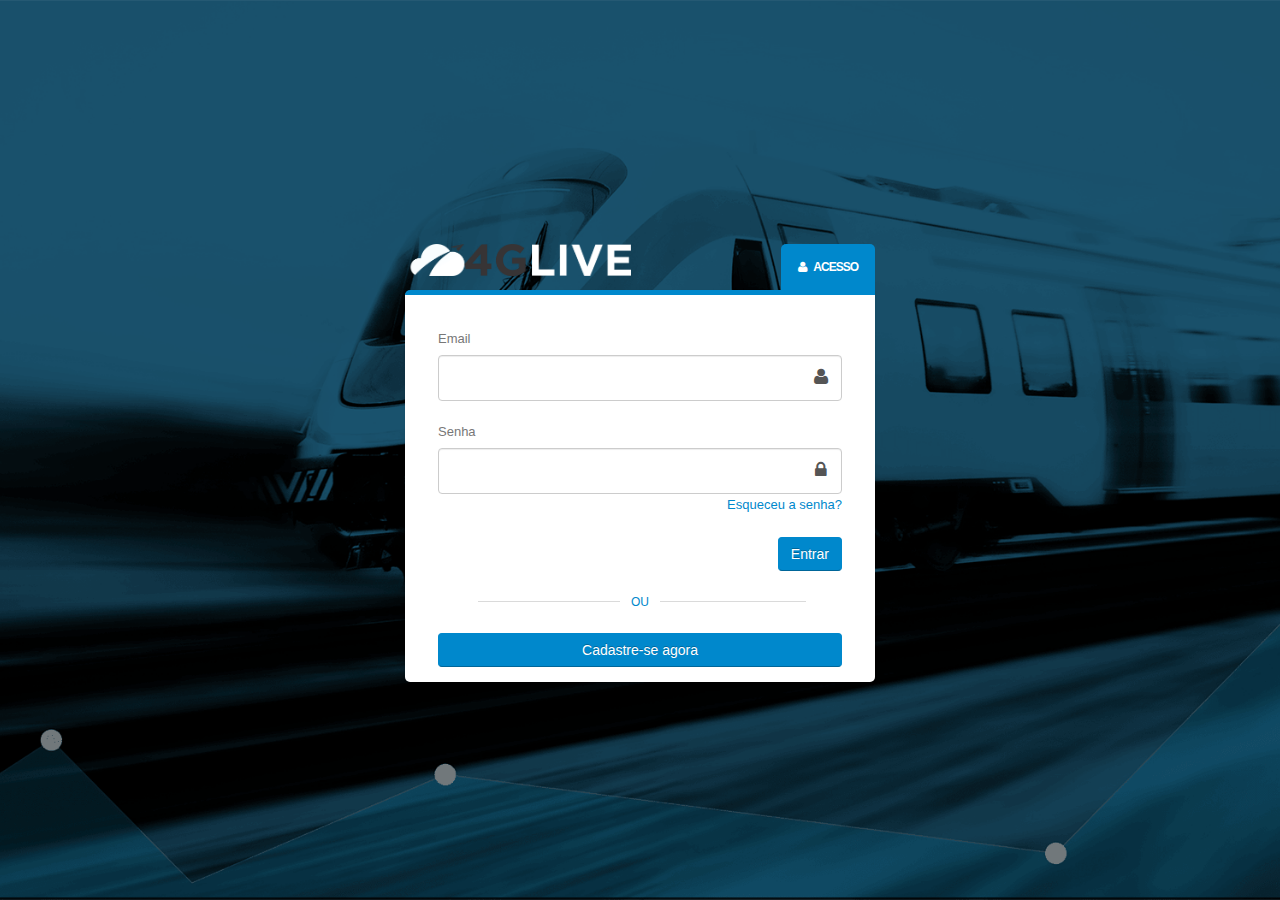
==== commit 781fc6f5: "a" ====
--- a/index.html
+++ b/index.html
@@ -26,7 +26,6 @@
     <title>4G Live - Sistema</title>
     <meta name="viewport" content="width=device-width, initial-scale=1.0, maximum-scale=1.0, user-scalable=no" />
     <link rel="icon" href="../assets/images/favicon.png">
-    <base href="/4glive/app/">
     <meta name="theme-color" content="#08c">
 
 
@@ -95,6 +94,7 @@
     <script src="assets/js/datatable.js?v0.6"></script>
     <script src="assets/js/select2.js?v0.6"></script>
     <script src="assets/js/moment.js?v0.6"></script>
+    <script src="cordova.js?v0.6"></script>
 
 
     <div id="modalAtualizar" class="modal fade" role="dialog" data-backdrop="static" data-keyboard="false">
